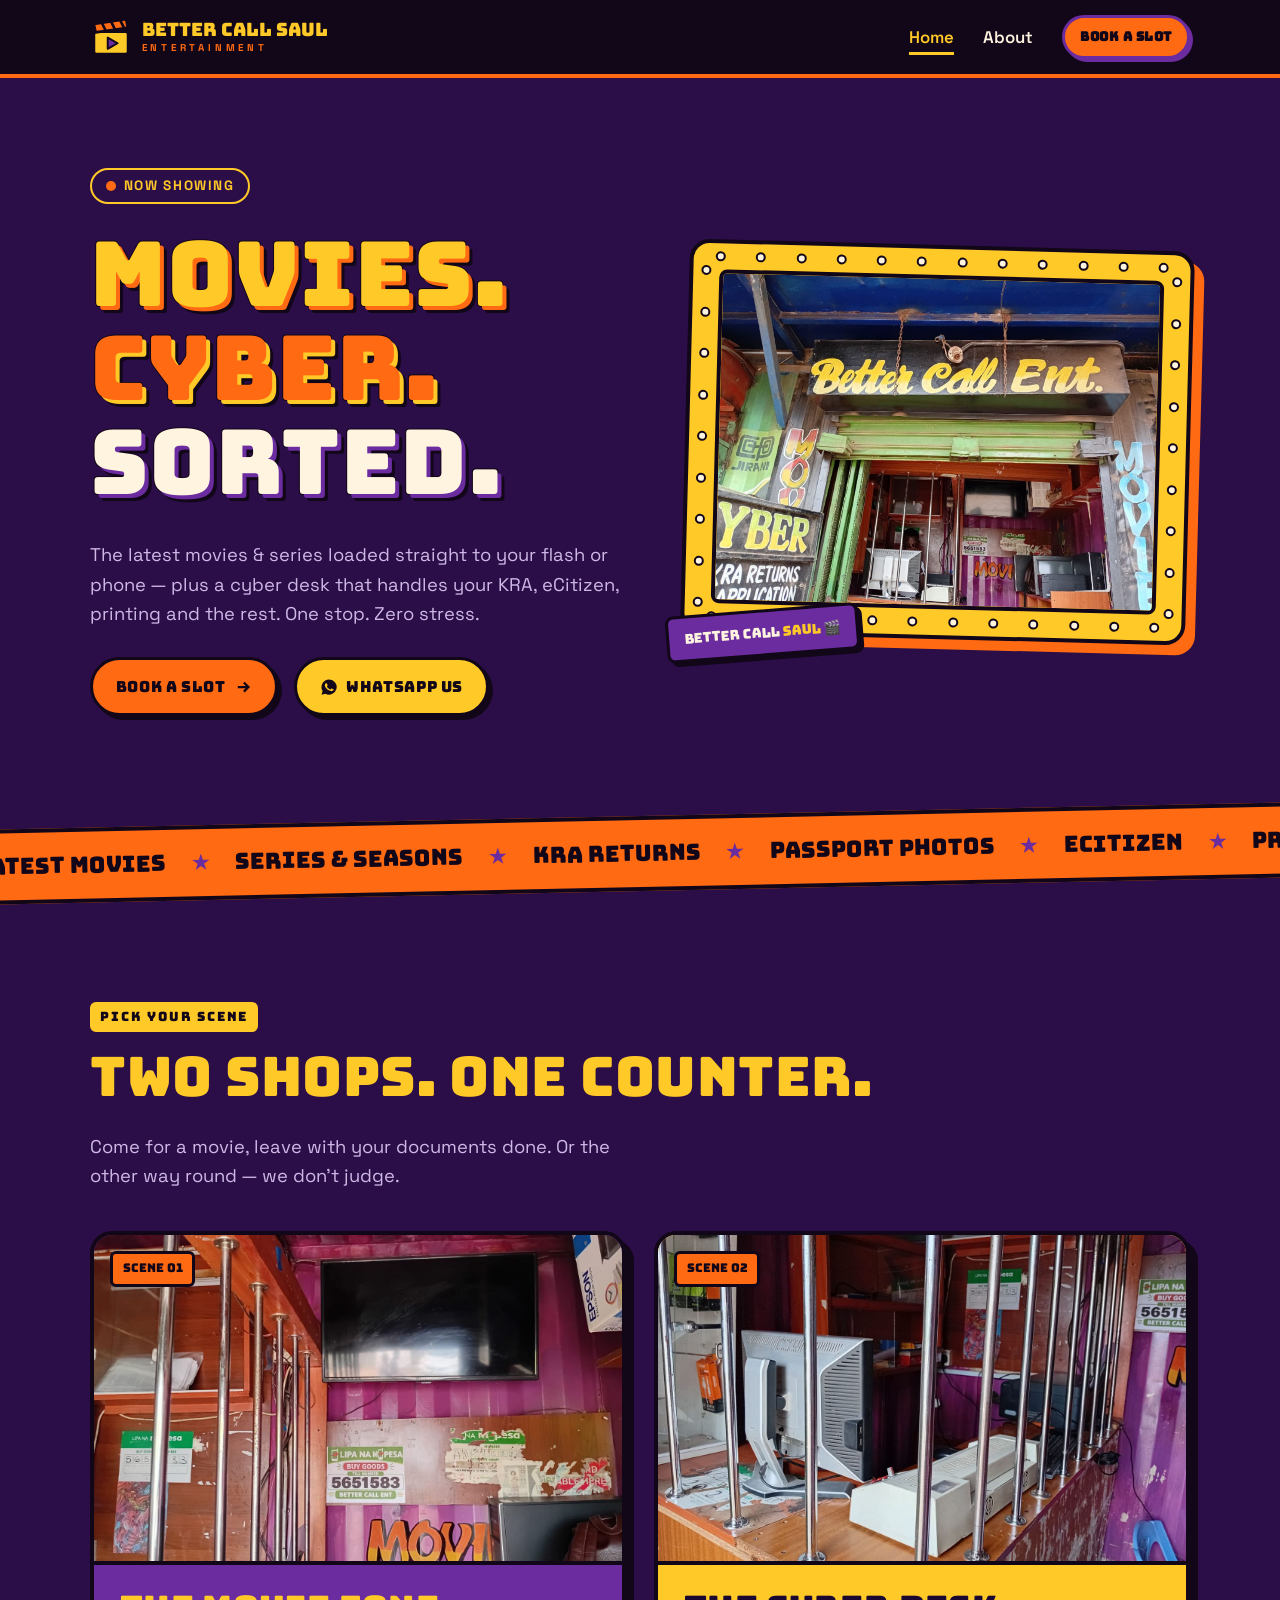
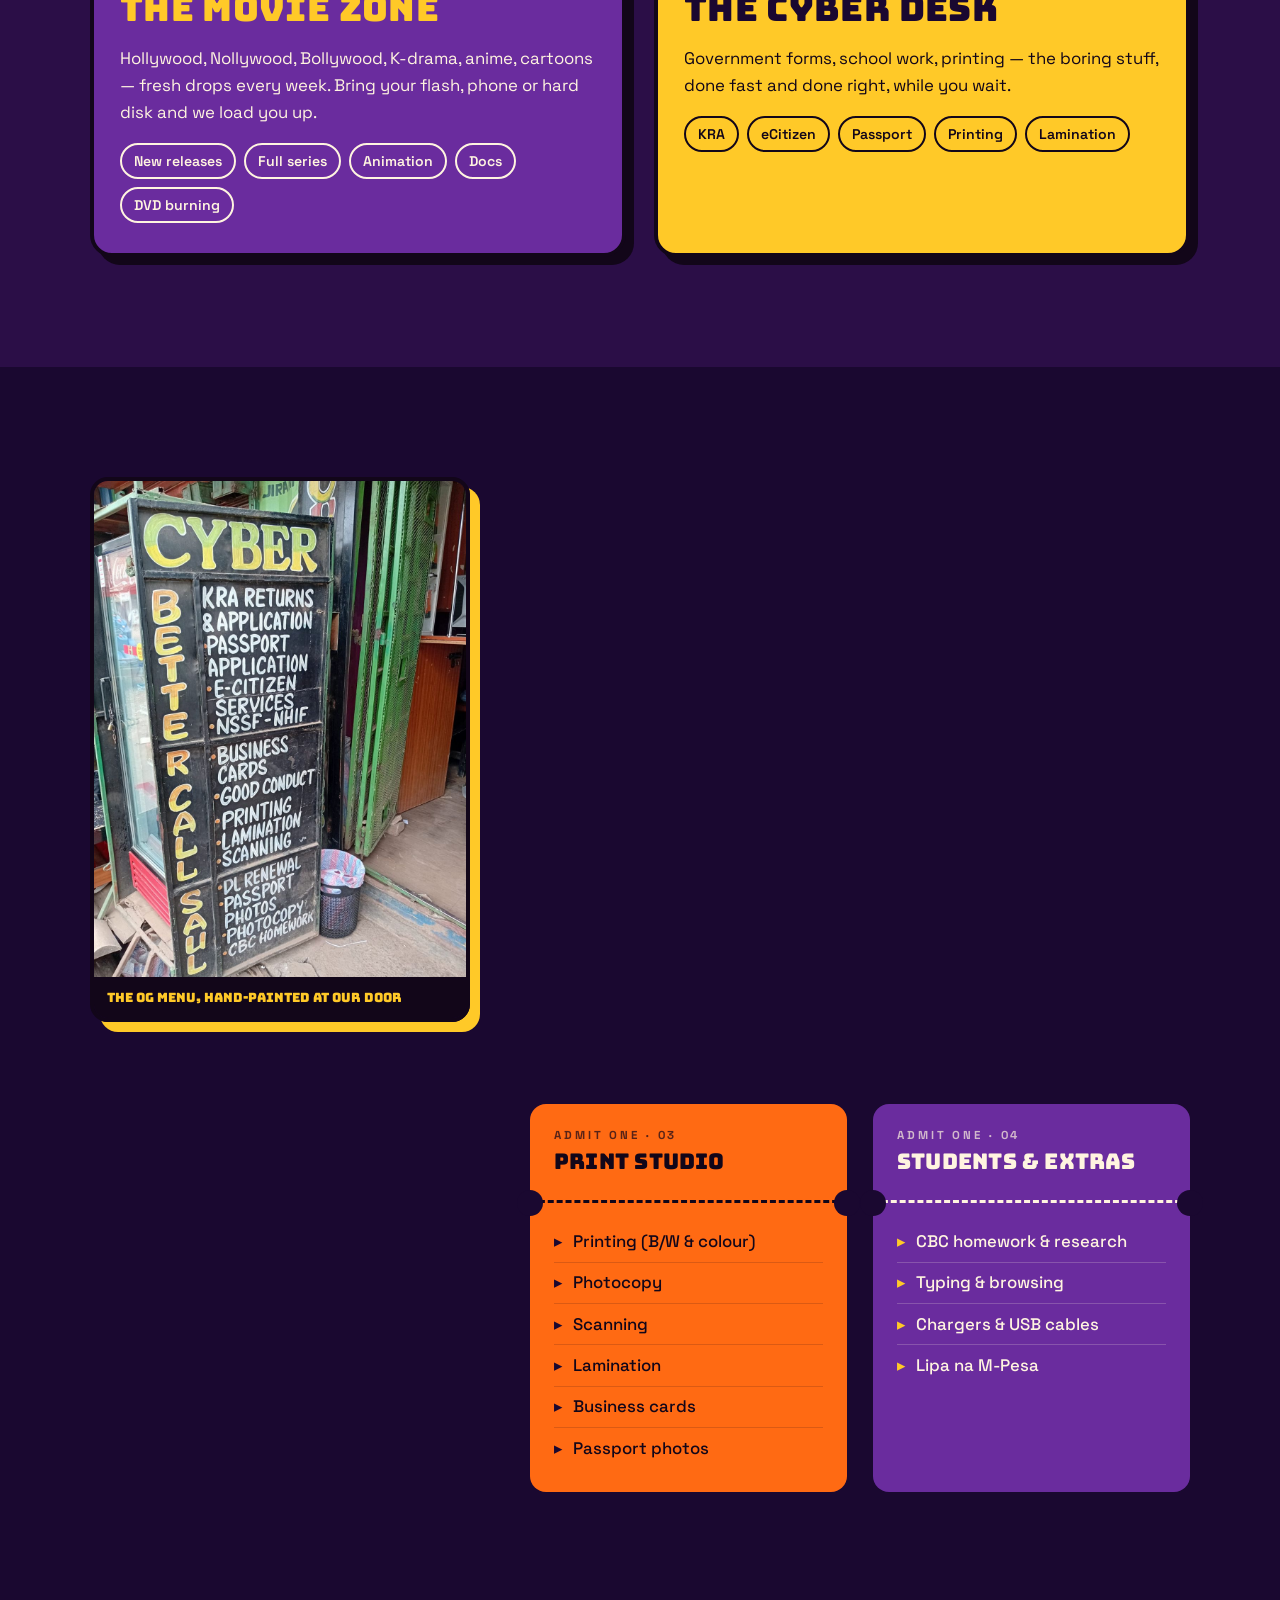
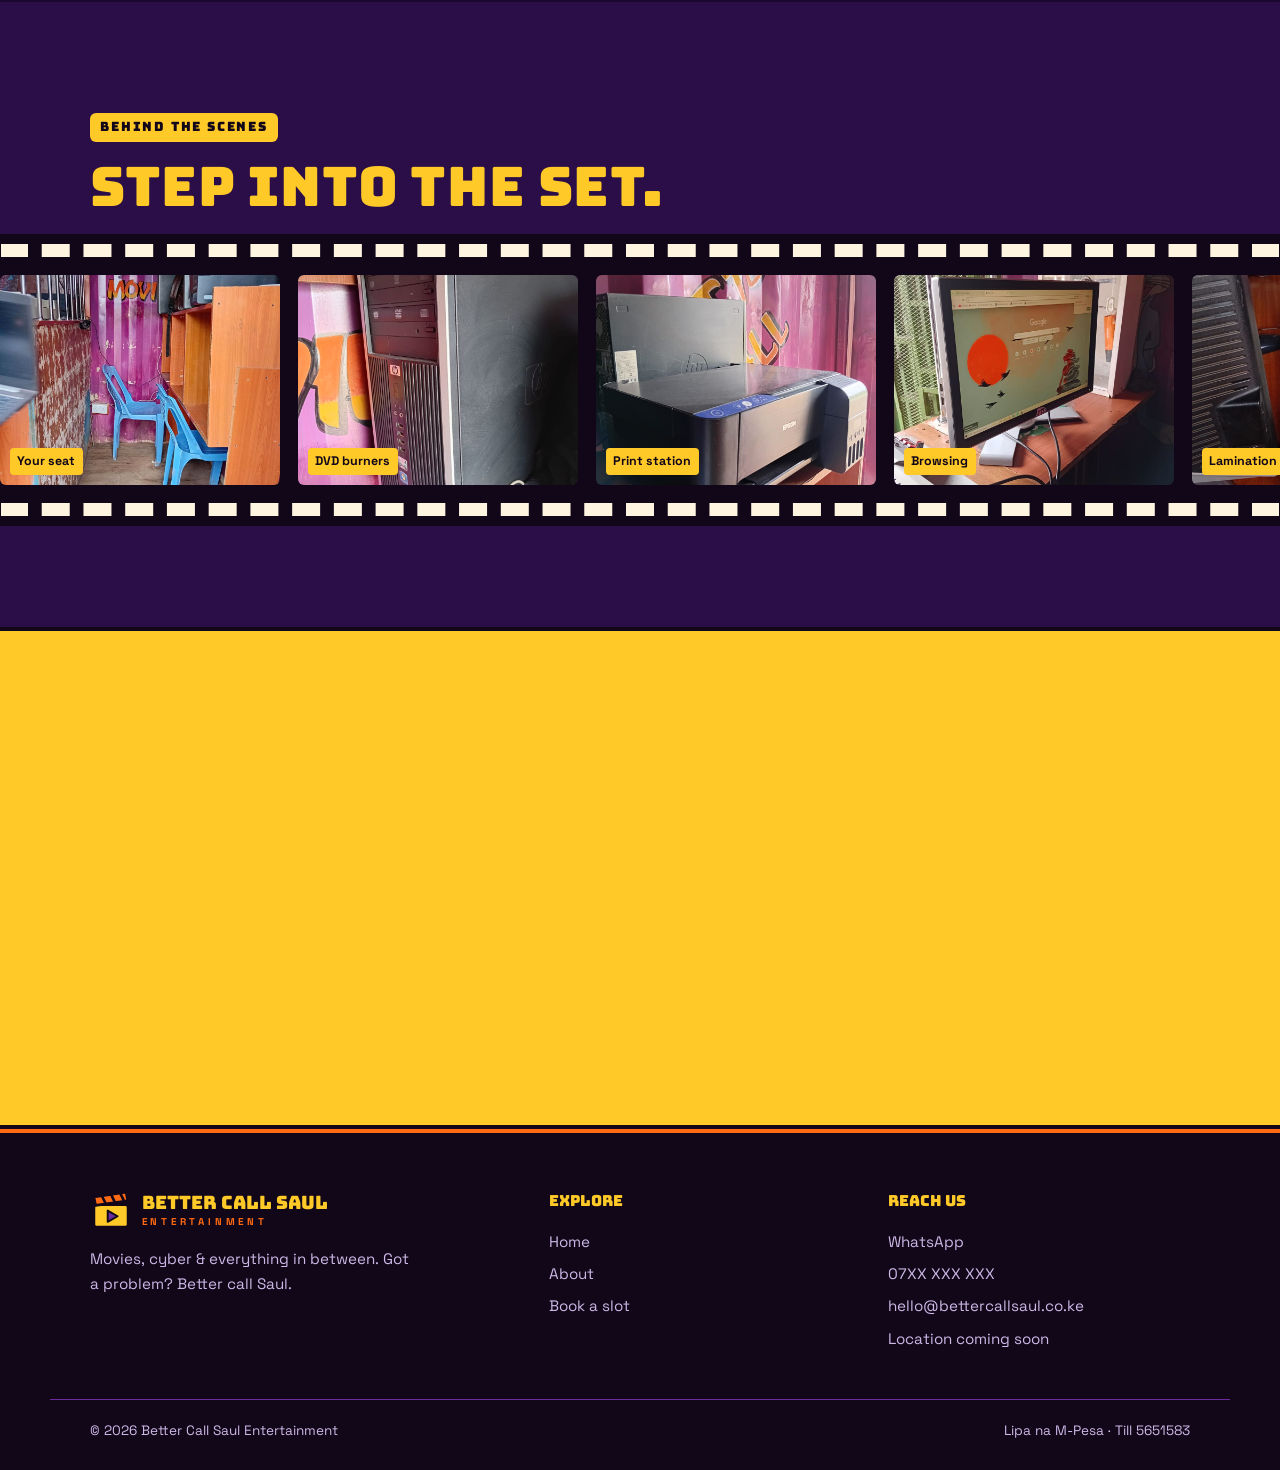
==== index.html @ 0985945f "Initial site: home, about and reservation pages" ====
<!DOCTYPE html>
<html lang="en">
<head>
  <meta charset="UTF-8">
  <meta name="viewport" content="width=device-width, initial-scale=1.0">
  <title>Better Call Saul Entertainment | Movies & Cyber</title>
  <meta name="description" content="Better Call Saul Entertainment — your movie shop and cyber café. Latest movies & series, KRA, eCitizen, passports, printing, lamination and more.">
  <meta name="theme-color" content="#120619">
  <link rel="icon" href="data:image/svg+xml,<svg xmlns='http://www.w3.org/2000/svg' viewBox='0 0 64 64'><rect x='6' y='22' width='52' height='36' rx='4' fill='%23FFC928' stroke='%23120619' stroke-width='4'/><path d='M6 10l50-6 2 14-50 6z' fill='%23FF6A13' stroke='%23120619' stroke-width='4' stroke-linejoin='round'/></svg>">
  <link rel="preconnect" href="https://fonts.googleapis.com">
  <link rel="preconnect" href="https://fonts.gstatic.com" crossorigin>
  <link href="https://fonts.googleapis.com/css2?family=Bungee&family=Space+Grotesk:wght@400;500;600;700&display=swap" rel="stylesheet">
  <link rel="stylesheet" href="main.css">
</head>
<body>

  <!-- Film-leader countdown intro (click to skip) -->
  <div class="intro" aria-hidden="true">
    <div class="leader"><span class="sweep"></span><b>3</b></div>
    <small>TAP TO SKIP</small>
  </div>

  <header class="site-header">
    <nav class="wrap nav" aria-label="Main">
      <a href="index.html" class="logo" aria-label="Better Call Saul Entertainment home">
        <svg class="logo-mark" viewBox="0 0 64 64" aria-hidden="true">
          <rect x="6" y="24" width="52" height="34" rx="4" fill="#FFC928" stroke="#120619" stroke-width="4"/>
          <path d="M6 12 L55 5 L57.5 18 L8.5 25 Z" fill="#FF6A13" stroke="#120619" stroke-width="4" stroke-linejoin="round"/>
          <path d="M18 10.3 L24 22.5 M32 8.3 L38 20.5 M46 6.3 L52 18.5" stroke="#120619" stroke-width="4"/>
          <path d="M27 33 L27 50 L42 41.5 Z" fill="#6A2C9E" stroke="#120619" stroke-width="3" stroke-linejoin="round"/>
        </svg>
        <span class="logo-text"><strong>Better Call Saul</strong><span>ENTERTAINMENT</span></span>
      </a>
      <button class="nav-toggle" aria-label="Open menu" aria-expanded="false"><span></span><span></span><span></span></button>
      <ul class="nav-links">
        <li><a href="index.html" aria-current="page">Home</a></li>
        <li><a href="about.html">About</a></li>
        <li><a href="reservation.html" class="btn btn-orange">Book a slot</a></li>
      </ul>
    </nav>
  </header>

  <main>
    <!-- HERO -->
    <section class="hero">
      <div class="wrap hero-grid">
        <div class="reveal">
          <span class="live-badge"><i></i>Now showing</span>
          <h1 class="graffiti">
            <span class="line">Movies.</span>
            <span class="line l2">Cyber.</span>
            <span class="line l3">Sorted.</span>
          </h1>
          <p class="lead">The latest movies &amp; series loaded straight to your flash or phone — plus a cyber desk that handles your KRA, eCitizen, printing and the rest. One stop. Zero stress.</p>
          <div class="hero-actions">
            <a href="reservation.html" class="btn btn-orange">Book a slot
              <svg viewBox="0 0 24 24" fill="none" stroke="currentColor" stroke-width="3"><path d="M5 12h14M13 6l6 6-6 6"/></svg>
            </a>
            <a href="#" data-wa class="btn btn-yellow">
              <svg viewBox="0 0 24 24" fill="currentColor"><path d="M12 2a10 10 0 0 0-8.6 15.1L2 22l5-1.3A10 10 0 1 0 12 2zm5.3 14.1c-.2.6-1.3 1.2-1.8 1.2-.5.1-1 .2-3.3-.7-2.8-1.1-4.5-3.9-4.7-4.1-.1-.2-1.1-1.5-1.1-2.9 0-1.4.7-2 1-2.3.2-.3.5-.3.7-.3h.5c.2 0 .4 0 .6.5l.8 2c.1.2.1.4 0 .5l-.3.5-.4.4c-.1.2-.3.3-.1.6.2.3.8 1.3 1.7 2.1 1.2 1 2.1 1.3 2.4 1.5.3.1.5.1.6-.1l.9-1.1c.2-.3.4-.2.7-.1l1.9.9c.3.1.5.2.5.3.1.2.1.8-.1 1.4z"/></svg>
              WhatsApp us
            </a>
          </div>
        </div>

        <div class="hero-media reveal d2">
          <div class="marquee-frame">
            <div class="bulbs top"></div><div class="bulbs bottom"></div>
            <div class="bulbs left"></div><div class="bulbs right"></div>
            <img src="images/bcs-01-storefront-sign.jpg" alt="The Better Call Ent. shop front with its yellow hand-painted sign and green shutter" width="1400" height="1050">
            <span class="ticket-tag">Better call <b>Saul</b> 🎬</span>
          </div>
        </div>
      </div>
    </section>

    <!-- TICKER -->
    <div class="ticker" aria-label="Our services">
      <div class="ticker-track">
        <span>Latest movies</span><span>Series &amp; seasons</span><span>KRA returns</span><span>Passport photos</span><span>eCitizen</span><span>Printing</span><span>Lamination</span><span>Good conduct</span><span>DL renewal</span><span>CBC homework</span><span>Phone accessories</span>
      </div>
    </div>

    <!-- PICK YOUR SCENE -->
    <section class="section">
      <div class="wrap">
        <span class="eyebrow reveal">Pick your scene</span>
        <h2 class="section-title reveal">Two shops. One counter.</h2>
        <p class="lead reveal">Come for a movie, leave with your documents done. Or the other way round — we don't judge.</p>

        <div class="scenes">
          <article class="scene scene-movie reveal">
            <span class="tag">Scene 01</span>
            <div class="scene-img"><img src="images/bcs-03-tv-mpesa-movie-wall.jpg" alt="Inside the shop: wall-mounted TV above the painted MOVIES graffiti and the M-Pesa till sign" loading="lazy" width="1400" height="1050"></div>
            <div class="scene-body">
              <h3>The Movie Zone</h3>
              <p>Hollywood, Nollywood, Bollywood, K-drama, anime, cartoons — fresh drops every week. Bring your flash, phone or hard disk and we load you up.</p>
              <ul class="chip-list">
                <li>New releases</li><li>Full series</li><li>Animation</li><li>Docs</li><li>DVD burning</li>
              </ul>
            </div>
          </article>

          <article class="scene scene-cyber reveal d2">
            <span class="tag">Scene 02</span>
            <div class="scene-img"><img src="images/bcs-06-front-counter.jpg" alt="The cyber desk counter with a computer monitor, laminator and phone accessory display" loading="lazy" width="1400" height="1050"></div>
            <div class="scene-body">
              <h3>The Cyber Desk</h3>
              <p>Government forms, school work, printing — the boring stuff, done fast and done right, while you wait.</p>
              <ul class="chip-list">
                <li>KRA</li><li>eCitizen</li><li>Passport</li><li>Printing</li><li>Lamination</li>
              </ul>
            </div>
          </article>
        </div>
      </div>
    </section>

    <!-- FULL SERVICE MENU -->
    <section class="section" style="background: var(--purple-ink);" id="services">
      <div class="wrap board-split">
        <figure class="board-photo reveal" style="margin:0">
          <img src="images/bcs-02-cyber-services-board.jpg" alt="Hand-painted Better Call Saul cyber board listing KRA returns, passport application, eCitizen, NSSF-NHIF, business cards, good conduct, printing, lamination, scanning, DL renewal, passport photos, photocopy and CBC homework" loading="lazy" width="1050" height="1400">
          <figcaption>The OG menu, hand-painted at our door</figcaption>
        </figure>

        <div>
          <span class="eyebrow reveal">Today's screenings</span>
          <h2 class="section-title reveal">Grab a ticket.</h2>
          <p class="lead reveal">Everything we do, in one place. Don't see it? Ask — chances are we've got you.</p>

          <div class="tickets">
            <article class="ticket t-yellow reveal">
              <div class="ticket-head"><small>ADMIT ONE · 01</small><h3>Movies &amp; Series</h3></div>
              <ul>
                <li>Latest movies</li>
                <li>Full TV series &amp; seasons</li>
                <li>Cartoons &amp; anime</li>
                <li>Loaded to flash / phone / disk</li>
                <li>DVD burning</li>
              </ul>
            </article>

            <article class="ticket reveal d1">
              <div class="ticket-head"><small>ADMIT ONE · 02</small><h3>Govt &amp; eCitizen</h3></div>
              <ul>
                <li>KRA returns &amp; applications</li>
                <li>Passport application</li>
                <li>eCitizen services</li>
                <li>NSSF &amp; NHIF</li>
                <li>Certificate of good conduct</li>
                <li>Driving licence renewal</li>
              </ul>
            </article>

            <article class="ticket t-orange reveal d2">
              <div class="ticket-head"><small>ADMIT ONE · 03</small><h3>Print Studio</h3></div>
              <ul>
                <li>Printing (B/W &amp; colour)</li>
                <li>Photocopy</li>
                <li>Scanning</li>
                <li>Lamination</li>
                <li>Business cards</li>
                <li>Passport photos</li>
              </ul>
            </article>

            <article class="ticket t-purple reveal d3">
              <div class="ticket-head"><small>ADMIT ONE · 04</small><h3>Students &amp; Extras</h3></div>
              <ul>
                <li>CBC homework &amp; research</li>
                <li>Typing &amp; browsing</li>
                <li>Chargers &amp; USB cables</li>
                <li>Lipa na M-Pesa</li>
              </ul>
            </article>
          </div>
        </div>
      </div>
    </section>

    <!-- FILMSTRIP GALLERY -->
    <section class="section" style="padding-bottom: 0;">
      <div class="wrap">
        <span class="eyebrow reveal">Behind the scenes</span>
        <h2 class="section-title reveal">Step into the set.</h2>
      </div>
    </section>
    <div class="filmstrip" aria-label="Photos of the shop">
      <div class="film-track">
        <figure class="frame"><img src="images/bcs-05-interior-seating.jpg" alt="Inside the shop: blue chairs at the computer workstations" loading="lazy"><figcaption>Your seat</figcaption></figure>
        <figure class="frame"><img src="images/bcs-04-dvd-burner-tower.jpg" alt="HP desktop tower with two DVD writer drives" loading="lazy"><figcaption>DVD burners</figcaption></figure>
        <figure class="frame"><img src="images/bcs-09-epson-printer-graffiti.jpg" alt="Epson ink-tank printer in front of the Better Call graffiti" loading="lazy"><figcaption>Print station</figcaption></figure>
        <figure class="frame"><img src="images/bcs-07-browsing-station.jpg" alt="Computer monitor open on Google at the browsing station" loading="lazy"><figcaption>Browsing</figcaption></figure>
        <figure class="frame"><img src="images/bcs-11-laminator-closeup.jpg" alt="Close-up of the laminator machine on the counter" loading="lazy"><figcaption>Lamination</figcaption></figure>
        <figure class="frame"><img src="images/bcs-08-accessories-cabinet.jpg" alt="Glass cabinet with fast chargers and USB cables" loading="lazy"><figcaption>Accessories</figcaption></figure>
        <figure class="frame"><img src="images/bcs-14-tom-jerry-mural-shelves.jpg" alt="Tom and Jerry mural painted on the purple wall under wooden shelves" loading="lazy"><figcaption>Tom &amp; Jerry vibes</figcaption></figure>
        <figure class="frame"><img src="images/bcs-12-laptop-workstation.jpg" alt="Laptop and monitor set up in a workstation booth" loading="lazy"><figcaption>Workstation</figcaption></figure>
        <figure class="frame"><img src="images/bcs-10-printer-paper-ready.jpg" alt="Printer loaded with paper beside the painted MOVIES lettering" loading="lazy"><figcaption>Ready to print</figcaption></figure>
      </div>
    </div>

    <!-- CTA / M-PESA -->
    <section class="section cta-band" style="margin-top: clamp(64px, 9vw, 110px);">
      <div class="wrap cta-grid">
        <div class="reveal">
          <h2>Skip the queue.<br>Book ahead.</h2>
          <p style="max-width: 44ch;">Hit us on WhatsApp, call or email — tell us what you need and we'll have it ready when you walk in.</p>
          <div class="hero-actions">
            <a href="reservation.html" class="btn btn-orange">Book a slot</a>
            <a href="#" data-call class="btn btn-ghost">Call us</a>
          </div>
        </div>
        <div class="till reveal d2">
          <small>LIPA NA M-PESA · BUY GOODS</small>
          <strong>5651583</strong>
          <span>Better Call Ent</span>
        </div>
      </div>
    </section>
  </main>

  <footer class="site-footer">
    <div class="wrap footer-grid">
      <div>
        <a href="index.html" class="logo">
          <svg class="logo-mark" viewBox="0 0 64 64" aria-hidden="true">
            <rect x="6" y="24" width="52" height="34" rx="4" fill="#FFC928" stroke="#120619" stroke-width="4"/>
            <path d="M6 12 L55 5 L57.5 18 L8.5 25 Z" fill="#FF6A13" stroke="#120619" stroke-width="4" stroke-linejoin="round"/>
            <path d="M18 10.3 L24 22.5 M32 8.3 L38 20.5 M46 6.3 L52 18.5" stroke="#120619" stroke-width="4"/>
            <path d="M27 33 L27 50 L42 41.5 Z" fill="#6A2C9E" stroke="#120619" stroke-width="3" stroke-linejoin="round"/>
          </svg>
          <span class="logo-text"><strong>Better Call Saul</strong><span>ENTERTAINMENT</span></span>
        </a>
        <p class="footer-tag">Movies, cyber &amp; everything in between. Got a problem? Better call Saul.</p>
      </div>
      <div>
        <h4>Explore</h4>
        <ul>
          <li><a href="index.html">Home</a></li>
          <li><a href="about.html">About</a></li>
          <li><a href="reservation.html">Book a slot</a></li>
        </ul>
      </div>
      <div>
        <h4>Reach us</h4>
        <ul>
          <li><a href="#" data-wa>WhatsApp</a></li>
          <li><a href="#" data-call data-text="phone">07XX XXX XXX</a></li>
          <li><a href="#" data-mail data-text="email">hello@bettercallsaul.co.ke</a></li>
          <li data-text="location" style="color: var(--muted);">Location coming soon</li>
        </ul>
      </div>
    </div>
    <div class="wrap footer-bottom">
      <span>© <span data-text="year">2026</span> Better Call Saul Entertainment</span>
      <span>Lipa na M-Pesa · Till 5651583</span>
    </div>
  </footer>

  <script src="main.js"></script>
</body>
</html>
---- main.css ----
/* =========================================================
   Better Call Saul Entertainment — main stylesheet
   Brand: purple / yellow / orange. Solid colours only.
   ========================================================= */

:root {
    --purple: #6A2C9E;
    --purple-deep: #2B0E47;
    --purple-ink: #1A0830;
    --yellow: #FFC928;
    --orange: #FF6A13;
    --cream: #FFF4E0;
    --ink: #120619;
    --muted: #CDB8E6;

    --font-display: "Bungee", "Impact", sans-serif;
    --font-body: "Space Grotesk", system-ui, sans-serif;

    --radius: 14px;
    --wrap: 1180px;
    --gutter: clamp(16px, 4vw, 40px);
}

*,
*::before,
*::after {
    box-sizing: border-box;
}

html {
    scroll-behavior: smooth;
}

body {
    margin: 0;
    background: var(--purple-deep);
    color: var(--cream);
    font-family: var(--font-body);
    font-size: 1.05rem;
    line-height: 1.6;
    overflow-x: hidden;
}

img {
    display: block;
    max-width: 100%;
    height: auto;
}

a {
    color: inherit;
}

h1,
h2,
h3 {
    font-family: var(--font-display);
    font-weight: 400;
    line-height: 1.05;
    margin: 0 0 .5em;
    letter-spacing: .01em;
}

p {
    margin: 0 0 1em;
}

.wrap {
    width: 100%;
    max-width: var(--wrap);
    margin: 0 auto;
    padding: 0 var(--gutter);
}

.section {
    padding: clamp(64px, 9vw, 110px) 0;
}

.eyebrow {
    display: inline-block;
    font-family: var(--font-display);
    font-size: .8rem;
    letter-spacing: .14em;
    color: var(--ink);
    background: var(--yellow);
    padding: .35em .8em;
    border-radius: 6px;
    margin-bottom: 1rem;
}

.section-title {
    font-size: clamp(2rem, 5vw, 3.4rem);
    color: var(--yellow);
}

.lead {
    font-size: 1.15rem;
    color: var(--muted);
    max-width: 46ch;
}

/* Graffiti-style headline: like the lettering painted on the shop wall */
.graffiti {
    color: var(--yellow);
    -webkit-text-stroke: 2px var(--ink);
    paint-order: stroke fill;
    text-shadow: 4px 4px 0 var(--orange), 7px 7px 0 var(--ink);
}

/* ---------- Buttons ---------- */
.btn {
    display: inline-flex;
    align-items: center;
    gap: .55em;
    font-family: var(--font-display);
    font-size: .95rem;
    letter-spacing: .04em;
    text-decoration: none;
    padding: .95em 1.5em;
    border: 3px solid var(--ink);
    border-radius: 999px;
    cursor: pointer;
    transition: transform .18s ease, box-shadow .18s ease;
    box-shadow: 4px 4px 0 var(--ink);
}

.btn:hover {
    transform: translate(-2px, -2px);
    box-shadow: 6px 6px 0 var(--ink);
}

.btn:active {
    transform: translate(2px, 2px);
    box-shadow: 1px 1px 0 var(--ink);
}

.btn svg {
    width: 1.2em;
    height: 1.2em;
    flex: none;
}

.btn-orange {
    background: var(--orange);
    color: var(--ink);
}

.btn-yellow {
    background: var(--yellow);
    color: var(--ink);
}

.btn-ghost {
    background: var(--cream);
    color: var(--ink);
}

/* ---------- Header / nav ---------- */
.site-header {
    position: sticky;
    top: 0;
    z-index: 50;
    background: var(--ink);
    border-bottom: 4px solid var(--orange);
}

.nav {
    display: flex;
    align-items: center;
    justify-content: space-between;
    height: 74px;
}

.logo {
    display: flex;
    align-items: center;
    gap: .6rem;
    text-decoration: none;
}

.logo-mark {
    width: 42px;
    height: 42px;
    flex: none;
}

.logo-text {
    display: flex;
    flex-direction: column;
    line-height: 1;
}

.logo-text strong {
    font-family: var(--font-display);
    font-weight: 400;
    font-size: 1.15rem;
    color: var(--yellow);
}

.logo-text span {
    font-size: .62rem;
    letter-spacing: .38em;
    color: var(--orange);
    margin-top: 4px;
    font-weight: 700;
}

.nav-links {
    display: flex;
    align-items: center;
    gap: 1.8rem;
    list-style: none;
    margin: 0;
    padding: 0;
}

.nav-links a {
    text-decoration: none;
    font-weight: 600;
    position: relative;
    padding: .3em 0;
}

.nav-links a:not(.btn)::after {
    content: "";
    position: absolute;
    left: 0;
    bottom: -2px;
    width: 100%;
    height: 3px;
    background: var(--yellow);
    transform: scaleX(0);
    transform-origin: left;
    transition: transform .25s ease;
}

.nav-links a:not(.btn):hover::after,
.nav-links a[aria-current="page"]::after {
    transform: scaleX(1);
}

.nav-links a[aria-current="page"] {
    color: var(--yellow);
}

.nav-links .btn {
    padding: .7em 1.2em;
    font-size: .8rem;
    box-shadow: 3px 3px 0 var(--purple);
    border-color: var(--purple);
}

.nav-toggle {
    display: none;
    background: none;
    border: 0;
    padding: 8px;
    cursor: pointer;
}

.nav-toggle span {
    display: block;
    width: 26px;
    height: 3px;
    margin: 5px 0;
    background: var(--yellow);
    transition: transform .25s ease, opacity .25s ease;
}

.nav-open .nav-toggle span:nth-child(1) {
    transform: translateY(8px) rotate(45deg);
}

.nav-open .nav-toggle span:nth-child(2) {
    opacity: 0;
}

.nav-open .nav-toggle span:nth-child(3) {
    transform: translateY(-8px) rotate(-45deg);
}

/* ---------- Hero ---------- */
.hero {
    position: relative;
    padding: clamp(48px, 7vw, 90px) 0 clamp(64px, 8vw, 100px);
    overflow: hidden;
}

.hero-grid {
    display: grid;
    grid-template-columns: 1.05fr 1fr;
    gap: clamp(32px, 5vw, 64px);
    align-items: center;
}

.hero h1 {
    font-size: clamp(2.8rem, 7.4vw, 5.6rem);
    margin-bottom: .35em;
}

.hero h1 .line {
    display: block;
}

.hero h1 .l2 {
    color: var(--orange);
    text-shadow: 4px 4px 0 var(--yellow), 7px 7px 0 var(--ink);
}

.hero h1 .l3 {
    color: var(--cream);
    text-shadow: 4px 4px 0 var(--purple), 7px 7px 0 var(--ink);
}

.hero-actions {
    display: flex;
    flex-wrap: wrap;
    gap: 1rem;
    margin-top: 1.8rem;
}

.live-badge {
    display: inline-flex;
    align-items: center;
    gap: .6em;
    font-weight: 700;
    font-size: .85rem;
    letter-spacing: .12em;
    text-transform: uppercase;
    color: var(--yellow);
    border: 2px solid var(--yellow);
    border-radius: 999px;
    padding: .4em 1em;
    margin-bottom: 1.4rem;
}

.live-badge i {
    width: 10px;
    height: 10px;
    border-radius: 50%;
    background: var(--orange);
    animation: blink 1.1s steps(2, start) infinite;
}

/* Marquee frame with light bulbs, like an old cinema sign */
.marquee-frame {
    position: relative;
    background: var(--yellow);
    border: 4px solid var(--ink);
    border-radius: 20px;
    padding: 26px;
    box-shadow: 10px 10px 0 var(--orange);
    transform: rotate(1.5deg);
}

.marquee-frame img {
    border: 4px solid var(--ink);
    border-radius: 8px;
    aspect-ratio: 4 / 3;
    object-fit: cover;
    width: 100%;
    animation: projector 6s ease-in-out infinite;
}

.bulbs {
    position: absolute;
    display: flex;
    justify-content: space-between;
    pointer-events: none;
}

.bulbs.top,
.bulbs.bottom {
    left: 22px;
    right: 22px;
    height: 26px;
    align-items: center;
}

.bulbs.top {
    top: 0;
}

.bulbs.bottom {
    bottom: 0;
}

.bulbs.left,
.bulbs.right {
    top: 22px;
    bottom: 22px;
    width: 26px;
    flex-direction: column;
    align-items: center;
}

.bulbs.left {
    left: 0;
}

.bulbs.right {
    right: 0;
}

.bulbs span {
    width: 10px;
    height: 10px;
    border-radius: 50%;
    background: var(--cream);
    border: 2px solid var(--ink);
    animation: bulb 1.2s steps(1) infinite;
}

.bulbs span:nth-child(even) {
    animation-delay: .6s;
}

.ticket-tag {
    position: absolute;
    left: -18px;
    bottom: -26px;
    background: var(--purple);
    color: var(--cream);
    font-family: var(--font-display);
    font-size: .85rem;
    padding: .7em 1.1em;
    border: 3px solid var(--ink);
    border-radius: 8px;
    transform: rotate(-6deg);
    box-shadow: 4px 4px 0 var(--ink);
}

.ticket-tag b {
    color: var(--yellow);
    font-weight: 400;
}

/* ---------- Ticker band ---------- */
.ticker {
    background: var(--orange);
    color: var(--ink);
    border-top: 4px solid var(--ink);
    border-bottom: 4px solid var(--ink);
    overflow: hidden;
    white-space: nowrap;
    transform: rotate(-1.2deg);
    margin: 0 -2vw;
}

.ticker-track {
    display: inline-flex;
    animation: ticker 38s linear infinite;
}

.ticker-track span {
    font-family: var(--font-display);
    font-size: clamp(1rem, 2.2vw, 1.4rem);
    padding: .7em 0;
}

.ticker-track span::after {
    content: "★";
    color: var(--purple);
    margin: 0 1.1em;
}

.ticker:hover .ticker-track {
    animation-play-state: paused;
}

/* ---------- Two scenes (movie / cyber) ---------- */
.scenes {
    display: grid;
    grid-template-columns: 1fr 1fr;
    gap: 28px;
    margin-top: 2.5rem;
}

.scene {
    position: relative;
    border: 4px solid var(--ink);
    border-radius: 22px;
    overflow: hidden;
    box-shadow: 8px 8px 0 var(--ink);
    display: flex;
    flex-direction: column;
    transition: transform .3s ease;
}

.scene:hover {
    transform: translateY(-6px) rotate(-.4deg);
}

.scene-img {
    aspect-ratio: 16 / 10;
    overflow: hidden;
    border-bottom: 4px solid var(--ink);
}

.scene-img img {
    width: 100%;
    height: 100%;
    object-fit: cover;
    transition: transform .6s ease;
}

.scene:hover .scene-img img {
    transform: scale(1.06);
}

.scene-body {
    padding: 26px 26px 30px;
    flex: 1;
}

.scene-body h3 {
    font-size: clamp(1.6rem, 3vw, 2.2rem);
}

.scene-movie {
    background: var(--purple);
}

.scene-movie h3 {
    color: var(--yellow);
}

.scene-cyber {
    background: var(--yellow);
    color: var(--ink);
}

.scene-cyber h3 {
    color: var(--purple-ink);
}

.scene .tag {
    position: absolute;
    top: 16px;
    left: 16px;
    font-family: var(--font-display);
    font-size: .75rem;
    padding: .45em .8em;
    border-radius: 6px;
    border: 3px solid var(--ink);
    background: var(--orange);
    color: var(--ink);
}

.chip-list {
    display: flex;
    flex-wrap: wrap;
    gap: .5rem;
    list-style: none;
    padding: 0;
    margin: 1rem 0 0;
}

.chip-list li {
    font-size: .88rem;
    font-weight: 600;
    padding: .35em .85em;
    border-radius: 999px;
    border: 2px solid currentColor;
}

/* ---------- Ticket cards (services) ---------- */
.tickets {
    display: grid;
    grid-template-columns: repeat(auto-fit, minmax(250px, 1fr));
    gap: 26px;
    margin-top: 2.5rem;
}

.ticket {
    --bg: var(--cream);
    --notch: var(--purple-ink);
    position: relative;
    background: var(--bg);
    color: var(--ink);
    border-radius: 16px;
    padding: 0;
    display: flex;
    flex-direction: column;
    transition: transform .25s ease;
}

.ticket:hover {
    transform: rotate(-1.5deg) translateY(-6px);
}

.ticket:nth-child(even):hover {
    transform: rotate(1.5deg) translateY(-6px);
}

.ticket::before,
.ticket::after {
    content: "";
    position: absolute;
    top: 86px;
    width: 26px;
    height: 26px;
    border-radius: 50%;
    background: var(--notch);
}

.ticket::before {
    left: -13px;
}

.ticket::after {
    right: -13px;
}

.ticket-head {
    padding: 22px 24px 18px;
    height: 99px;
    border-bottom: 3px dashed var(--ink);
}

.ticket-head small {
    display: block;
    font-weight: 700;
    font-size: .72rem;
    letter-spacing: .25em;
    opacity: .7;
}

.ticket-head h3 {
    font-size: 1.35rem;
    margin: .25em 0 0;
}

.ticket ul {
    list-style: none;
    padding: 18px 24px 24px;
    margin: 0;
}

.ticket li {
    padding: .4em 0;
    border-bottom: 1px solid currentColor;
    border-bottom-color: rgba(18, 6, 25, .15);
    font-weight: 500;
    display: flex;
    gap: .6em;
}

.ticket li:last-child {
    border-bottom: 0;
}

.ticket li::before {
    content: "▸";
    color: var(--orange);
    font-weight: 700;
}

.ticket.t-yellow {
    --bg: var(--yellow);
}

.ticket.t-orange {
    --bg: var(--orange);
}

.ticket.t-orange li::before {
    color: var(--purple-ink);
}

.ticket.t-purple {
    --bg: var(--purple);
    color: var(--cream);
}

.ticket.t-purple .ticket-head {
    border-color: var(--cream);
}

.ticket.t-purple li {
    border-bottom-color: rgba(255, 244, 224, .2);
}

.ticket.t-purple li::before {
    color: var(--yellow);
}

.board-split {
    display: grid;
    grid-template-columns: 380px 1fr;
    gap: clamp(32px, 5vw, 60px);
    align-items: start;
}

.board-photo {
    position: sticky;
    top: 100px;
    border: 4px solid var(--ink);
    border-radius: 18px;
    overflow: hidden;
    box-shadow: 10px 10px 0 var(--yellow);
    transform: rotate(-2deg);
}

.board-photo figcaption {
    background: var(--ink);
    color: var(--yellow);
    font-family: var(--font-display);
    font-size: .8rem;
    padding: .8em 1em;
}

.board-split .tickets {
    margin-top: 1.5rem;
    grid-template-columns: repeat(auto-fit, minmax(230px, 1fr));
}

/* ---------- Filmstrip gallery ---------- */
.filmstrip {
    background: var(--ink);
    border-top: 14px dashed var(--cream);
    border-bottom: 14px dashed var(--cream);
    padding: 18px 0;
    overflow: hidden;
    outline: 10px solid var(--ink);
    outline-offset: -1px;
}

.film-track {
    display: flex;
    gap: 18px;
    width: max-content;
    animation: film 60s linear infinite;
}

.filmstrip:hover .film-track {
    animation-play-state: paused;
}

.frame {
    margin: 0;
    width: 280px;
    flex: none;
    position: relative;
    border-radius: 6px;
    overflow: hidden;
    background: var(--purple-ink);
}

.frame img {
    width: 100%;
    aspect-ratio: 4 / 3;
    object-fit: cover;
    filter: saturate(1.05);
    transition: transform .4s ease;
}

.frame:hover img {
    transform: scale(1.08);
}

.frame figcaption {
    position: absolute;
    left: 10px;
    bottom: 10px;
    background: var(--yellow);
    color: var(--ink);
    font-weight: 700;
    font-size: .78rem;
    padding: .25em .6em;
    border-radius: 4px;
}

/* ---------- M-Pesa / CTA band ---------- */
.cta-band {
    background: var(--yellow);
    color: var(--ink);
    border-top: 4px solid var(--ink);
    border-bottom: 4px solid var(--ink);
}

.cta-grid {
    display: grid;
    grid-template-columns: 1.3fr 1fr;
    gap: 40px;
    align-items: center;
}

.cta-band h2 {
    font-size: clamp(2rem, 4.6vw, 3.2rem);
    color: var(--purple-ink);
}

.till {
    background: var(--ink);
    color: var(--cream);
    border-radius: 18px;
    padding: 26px 28px;
    box-shadow: 8px 8px 0 var(--orange);
    text-align: center;
    transform: rotate(2deg);
}

.till small {
    letter-spacing: .25em;
    font-weight: 700;
    color: var(--orange);
    font-size: .75rem;
}

.till strong {
    display: block;
    font-family: var(--font-display);
    font-weight: 400;
    font-size: clamp(2.2rem, 5vw, 3rem);
    color: var(--yellow);
    letter-spacing: .06em;
    margin: .15em 0;
}

.till span {
    font-weight: 600;
}

/* ---------- Page hero (inner pages) ---------- */
.page-hero {
    padding: clamp(48px, 7vw, 90px) 0 clamp(40px, 6vw, 70px);
}

.page-hero h1 {
    font-size: clamp(2.6rem, 7vw, 5rem);
}

/* ---------- About ---------- */
.story-grid {
    display: grid;
    grid-template-columns: 1fr 1fr;
    gap: clamp(32px, 5vw, 64px);
    align-items: center;
}

.polaroid {
    background: var(--cream);
    padding: 14px 14px 52px;
    border-radius: 6px;
    box-shadow: 8px 8px 0 var(--ink);
    position: relative;
    transform: rotate(-3deg);
    transition: transform .3s ease;
}

.polaroid:hover {
    transform: rotate(0) scale(1.02);
}

.polaroid img {
    aspect-ratio: 4 / 3;
    object-fit: cover;
    width: 100%;
}

.polaroid figcaption {
    position: absolute;
    left: 0;
    right: 0;
    bottom: 14px;
    text-align: center;
    color: var(--ink);
    font-family: var(--font-display);
    font-size: .85rem;
}

.polaroid.tilt-r {
    transform: rotate(3deg);
}

.polaroid.tilt-r:hover {
    transform: rotate(0) scale(1.02);
}

.inside-grid {
    display: grid;
    grid-template-columns: repeat(3, 1fr);
    gap: 28px;
    margin-top: 2.5rem;
}

.inside-grid .polaroid:nth-child(2) {
    transform: rotate(2deg) translateY(18px);
}

.inside-grid .polaroid:nth-child(2):hover {
    transform: rotate(0) scale(1.02);
}

.inside-grid .polaroid img {
    aspect-ratio: 3 / 4;
}

.why {
    display: grid;
    grid-template-columns: repeat(3, 1fr);
    gap: 24px;
    margin-top: 2.5rem;
}

.why-card {
    border: 3px solid var(--yellow);
    border-radius: var(--radius);
    padding: 28px;
    transition: background .25s ease, color .25s ease;
}

.why-card:hover {
    background: var(--yellow);
    color: var(--ink);
}

.why-card .num {
    font-family: var(--font-display);
    font-size: 2.6rem;
    color: var(--orange);
    line-height: 1;
}

.why-card h3 {
    font-size: 1.3rem;
    margin: .5em 0 .4em;
}

.find-us {
    background: var(--purple);
    border-top: 4px solid var(--ink);
    border-bottom: 4px solid var(--ink);
}

.find-grid {
    display: grid;
    grid-template-columns: 1.2fr 1fr;
    gap: clamp(32px, 5vw, 60px);
    align-items: center;
}

.find-grid .photo {
    border: 4px solid var(--ink);
    border-radius: 18px;
    overflow: hidden;
    box-shadow: 8px 8px 0 var(--yellow);
}

/* ---------- Reservation ---------- */
.contact-cards {
    display: grid;
    grid-template-columns: repeat(3, 1fr);
    gap: 24px;
}

.contact-card {
    display: flex;
    flex-direction: column;
    gap: .4rem;
    text-decoration: none;
    color: var(--ink);
    border: 4px solid var(--ink);
    border-radius: 20px;
    padding: 28px 26px;
    box-shadow: 8px 8px 0 var(--ink);
    transition: transform .2s ease, box-shadow .2s ease;
}

.contact-card:hover {
    transform: translate(-3px, -3px) rotate(-1deg);
    box-shadow: 12px 12px 0 var(--ink);
}

.contact-card svg {
    width: 48px;
    height: 48px;
    margin-bottom: .6rem;
}

.contact-card h3 {
    font-size: 1.6rem;
    margin: 0;
}

.contact-card .value {
    font-weight: 700;
    font-size: 1.05rem;
    word-break: break-word;
}

.contact-card .hint {
    font-size: .9rem;
    opacity: .8;
}

.cc-wa {
    background: var(--yellow);
}

.cc-call {
    background: var(--orange);
}

.cc-mail {
    background: var(--purple);
    color: var(--cream);
}

.booking {
    display: grid;
    grid-template-columns: 1.4fr 1fr;
    gap: clamp(28px, 4vw, 48px);
    align-items: start;
}

.form-card {
    background: var(--cream);
    color: var(--ink);
    border: 4px solid var(--ink);
    border-radius: 22px;
    padding: clamp(24px, 4vw, 40px);
    box-shadow: 10px 10px 0 var(--orange);
}

.form-card h2 {
    color: var(--purple);
    font-size: clamp(1.7rem, 3.6vw, 2.4rem);
}

.field-row {
    display: grid;
    grid-template-columns: 1fr 1fr;
    gap: 16px;
}

.field {
    display: flex;
    flex-direction: column;
    gap: .35rem;
    margin-bottom: 16px;
}

.field label {
    font-weight: 700;
    font-size: .9rem;
}

.field input,
.field select,
.field textarea {
    font: inherit;
    font-size: 1rem;
    color: var(--ink);
    background: #fff;
    border: 3px solid var(--ink);
    border-radius: 10px;
    padding: .7em .85em;
    width: 100%;
    transition: border-color .2s ease, box-shadow .2s ease;
}

.field input:focus,
.field select:focus,
.field textarea:focus {
    outline: none;
    border-color: var(--purple);
    box-shadow: 4px 4px 0 var(--yellow);
}

.field textarea {
    min-height: 96px;
    resize: vertical;
}

.form-actions {
    display: flex;
    flex-wrap: wrap;
    gap: 12px;
    margin-top: 8px;
}

.form-note {
    font-size: .85rem;
    margin-top: 14px;
    opacity: .75;
}

.side-stack {
    display: flex;
    flex-direction: column;
    gap: 24px;
}

.hours {
    border: 3px solid var(--yellow);
    border-radius: 18px;
    padding: 24px 26px;
}

.hours h3 {
    color: var(--yellow);
    font-size: 1.3rem;
}

.hours dl {
    margin: 0;
    display: grid;
    grid-template-columns: auto 1fr;
    gap: .5em 1.2em;
}

.hours dt {
    font-weight: 700;
}

.hours dd {
    margin: 0;
    text-align: right;
    color: var(--muted);
}

.seat-photo {
    position: relative;
    border: 4px solid var(--ink);
    border-radius: 18px;
    overflow: hidden;
    box-shadow: 8px 8px 0 var(--purple);
}

.seat-photo img {
    aspect-ratio: 4 / 3;
    object-fit: cover;
    width: 100%;
}

.seat-photo span {
    position: absolute;
    right: 12px;
    bottom: 12px;
    background: var(--orange);
    color: var(--ink);
    font-family: var(--font-display);
    font-size: .85rem;
    padding: .45em .8em;
    border: 3px solid var(--ink);
    border-radius: 8px;
}

/* ---------- Footer ---------- */
.site-footer {
    background: var(--ink);
    border-top: 4px solid var(--orange);
    padding: 56px 0 28px;
    font-size: .95rem;
}

.footer-grid {
    display: grid;
    grid-template-columns: 1.4fr 1fr 1fr;
    gap: 36px;
}

.site-footer h4 {
    font-family: var(--font-display);
    font-weight: 400;
    color: var(--yellow);
    font-size: .95rem;
    margin: 0 0 1rem;
}

.site-footer ul {
    list-style: none;
    padding: 0;
    margin: 0;
}

.site-footer li {
    margin-bottom: .5rem;
}

.site-footer a {
    text-decoration: none;
    color: var(--muted);
    transition: color .2s ease;
}

.site-footer a:hover {
    color: var(--yellow);
}

.footer-tag {
    color: var(--muted);
    max-width: 32ch;
    margin-top: 1rem;
}

.footer-bottom {
    margin-top: 40px;
    padding-top: 20px;
    border-top: 1px solid var(--purple);
    display: flex;
    justify-content: space-between;
    flex-wrap: wrap;
    gap: 10px;
    color: var(--muted);
    font-size: .85rem;
}

/* ---------- Film-leader intro (home, once per visit) ---------- */
.intro {
    position: fixed;
    inset: 0;
    z-index: 100;
    background: var(--ink);
    display: grid;
    place-items: center;
    cursor: pointer;
    transition: opacity .45s ease, visibility .45s ease;
}

.intro.done {
    opacity: 0;
    visibility: hidden;
}

.leader {
    position: relative;
    width: min(60vw, 260px);
    aspect-ratio: 1;
    border-radius: 50%;
    border: 6px solid var(--yellow);
    display: grid;
    place-items: center;
}

.leader::before,
.leader::after {
    content: "";
    position: absolute;
    background: var(--purple);
}

.leader::before {
    width: 2px;
    height: 140%;
}

.leader::after {
    height: 2px;
    width: 140%;
}

.leader .sweep {
    position: absolute;
    inset: 50% auto auto 50%;
    width: 50%;
    height: 4px;
    background: var(--orange);
    transform-origin: 0 50%;
    animation: sweep .6s linear infinite;
    z-index: 1;
}

.leader b {
    position: relative;
    z-index: 2;
    font-family: var(--font-display);
    font-weight: 400;
    font-size: clamp(4rem, 18vw, 7rem);
    color: var(--yellow);
    -webkit-text-stroke: 3px var(--ink);
    paint-order: stroke fill;
}

.intro small {
    position: absolute;
    bottom: 30px;
    color: var(--muted);
    font-size: .8rem;
    letter-spacing: .2em;
}

/* ---------- Scroll reveal ---------- */
.reveal {
    opacity: 0;
    transform: translateY(36px);
    transition: opacity .7s ease, transform .7s ease;
}

.reveal.in {
    opacity: 1;
    transform: none;
}

.reveal.d1 {
    transition-delay: .1s;
}

.reveal.d2 {
    transition-delay: .2s;
}

.reveal.d3 {
    transition-delay: .3s;
}

/* ---------- Keyframes ---------- */
@keyframes blink {
    to {
        visibility: hidden;
    }
}

@keyframes bulb {
    0% {
        background: var(--cream);
    }

    50% {
        background: var(--orange);
    }
}

@keyframes ticker {
    to {
        transform: translateX(-50%);
    }
}

@keyframes film {
    to {
        transform: translateX(-50%);
    }
}

@keyframes sweep {
    to {
        transform: rotate(360deg);
    }
}

@keyframes projector {

    0%,
    100% {
        filter: brightness(1);
    }

    48% {
        filter: brightness(1);
    }

    50% {
        filter: brightness(1.12);
    }

    52% {
        filter: brightness(.96);
    }

    54% {
        filter: brightness(1.06);
    }
}

/* ---------- Responsive ---------- */
@media (max-width: 960px) {

    .hero-grid,
    .story-grid,
    .cta-grid,
    .find-grid,
    .booking {
        grid-template-columns: 1fr;
    }

    .board-split {
        grid-template-columns: 1fr;
    }

    .board-photo {
        position: relative;
        top: 0;
        max-width: 380px;
        margin: 0 auto;
    }

    .contact-cards {
        grid-template-columns: 1fr;
    }

    .footer-grid {
        grid-template-columns: 1fr 1fr;
    }

    .footer-grid> :first-child {
        grid-column: 1 / -1;
    }

    .hero-media {
        max-width: 560px;
        margin: 0 auto;
        width: 100%;
    }
}

@media (max-width: 820px) {
    .nav-toggle {
        display: block;
    }

    .nav-links {
        position: absolute;
        top: 74px;
        left: 0;
        right: 0;
        flex-direction: column;
        align-items: stretch;
        gap: 0;
        background: var(--ink);
        border-bottom: 4px solid var(--orange);
        padding: 8px var(--gutter) 20px;
        display: none;
    }

    .nav-open .nav-links {
        display: flex;
    }

    .nav-links li a:not(.btn) {
        display: block;
        padding: .9em 0;
        border-bottom: 1px solid var(--purple);
    }

    .nav-links li a:not(.btn)::after {
        display: none;
    }

    .nav-links .btn {
        margin-top: 16px;
        justify-content: center;
        width: 100%;
    }

    .scenes,
    .why,
    .inside-grid {
        grid-template-columns: 1fr;
    }

    .inside-grid .polaroid:nth-child(2) {
        transform: rotate(2deg);
    }
}

@media (max-width: 560px) {
    .field-row {
        grid-template-columns: 1fr;
    }

    .footer-grid {
        grid-template-columns: 1fr;
    }

    .marquee-frame {
        padding: 22px;
        transform: none;
        box-shadow: 6px 6px 0 var(--orange);
    }

    .ticket-tag {
        left: 8px;
        bottom: -22px;
        font-size: .75rem;
    }

    .frame {
        width: 220px;
    }

    .btn {
        padding: .85em 1.25em;
    }

    .hero-actions .btn {
        flex: 1 1 auto;
        justify-content: center;
    }
}

@media (prefers-reduced-motion: reduce) {

    *,
    *::before,
    *::after {
        animation-duration: .001ms !important;
        animation-iteration-count: 1 !important;
        transition-duration: .001ms !important;
        scroll-behavior: auto !important;
    }

    .reveal {
        opacity: 1;
        transform: none;
    }

    .intro {
        display: none;
    }
}
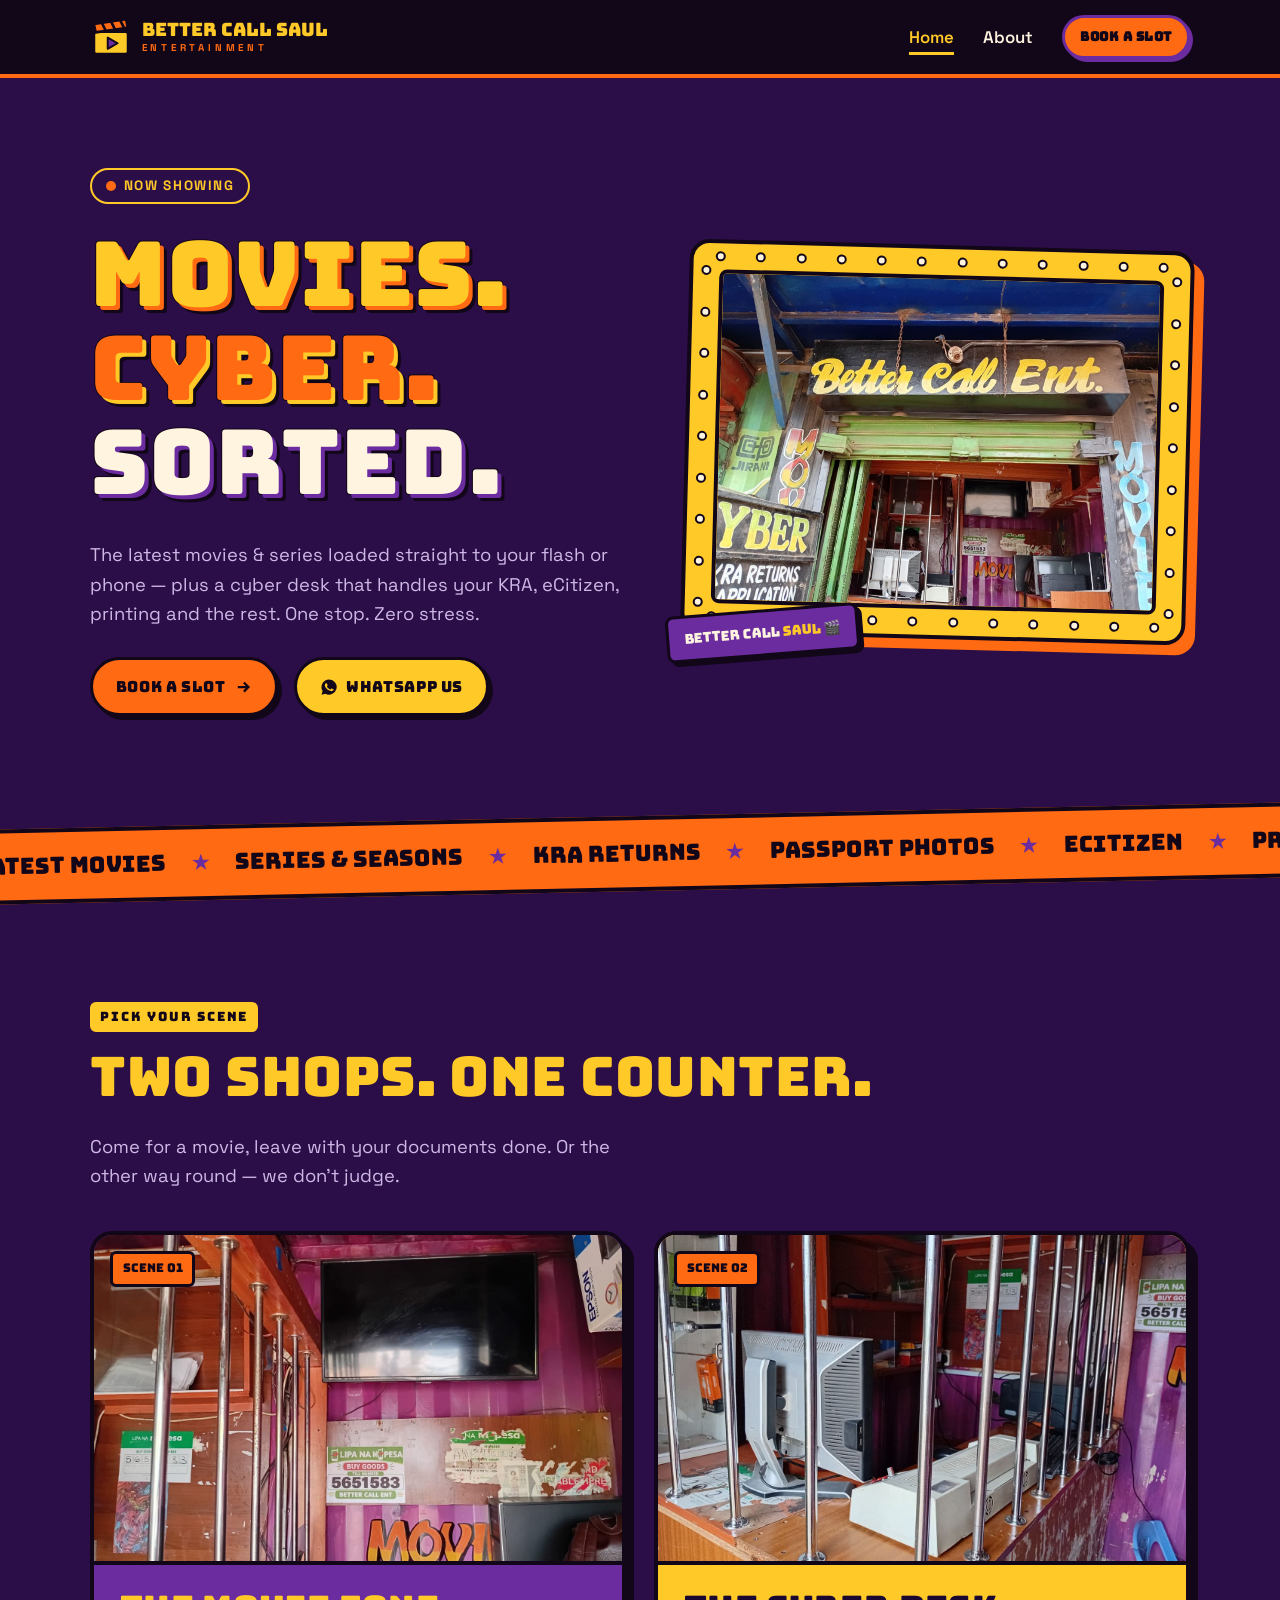
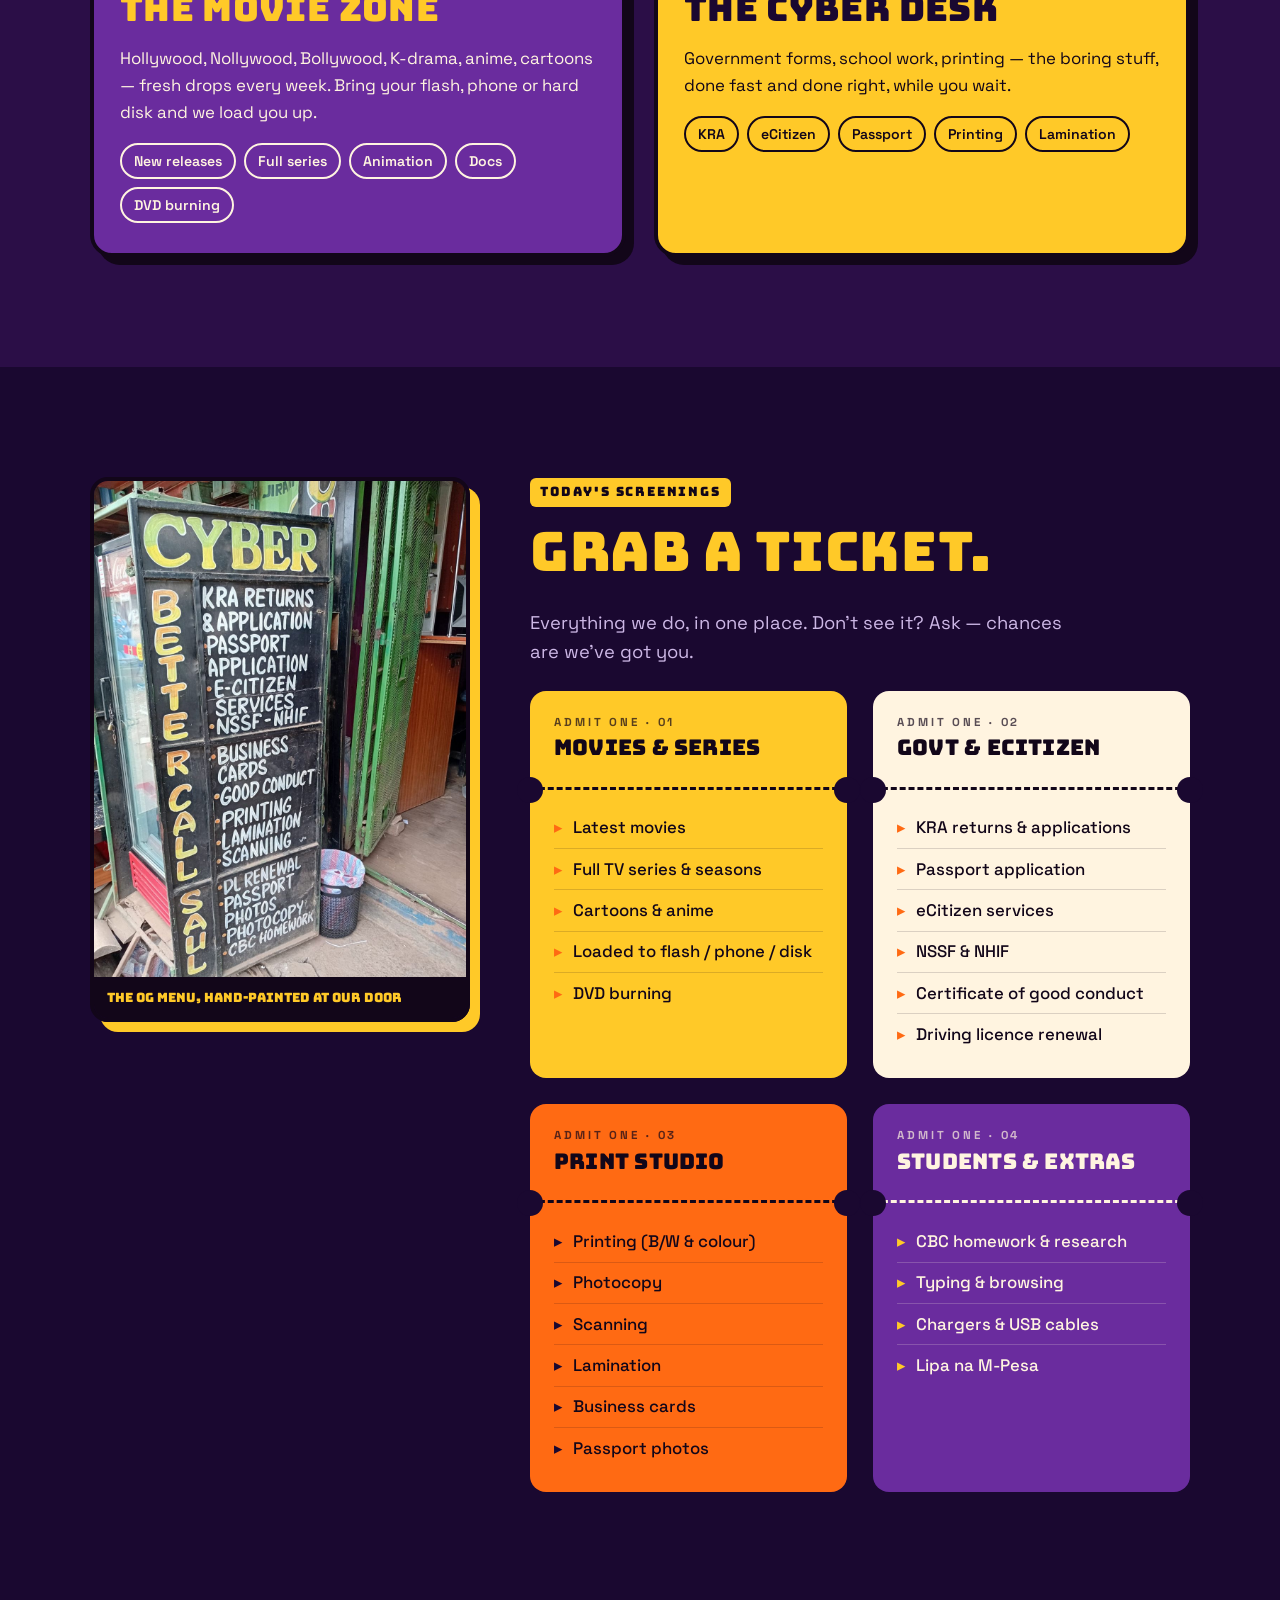
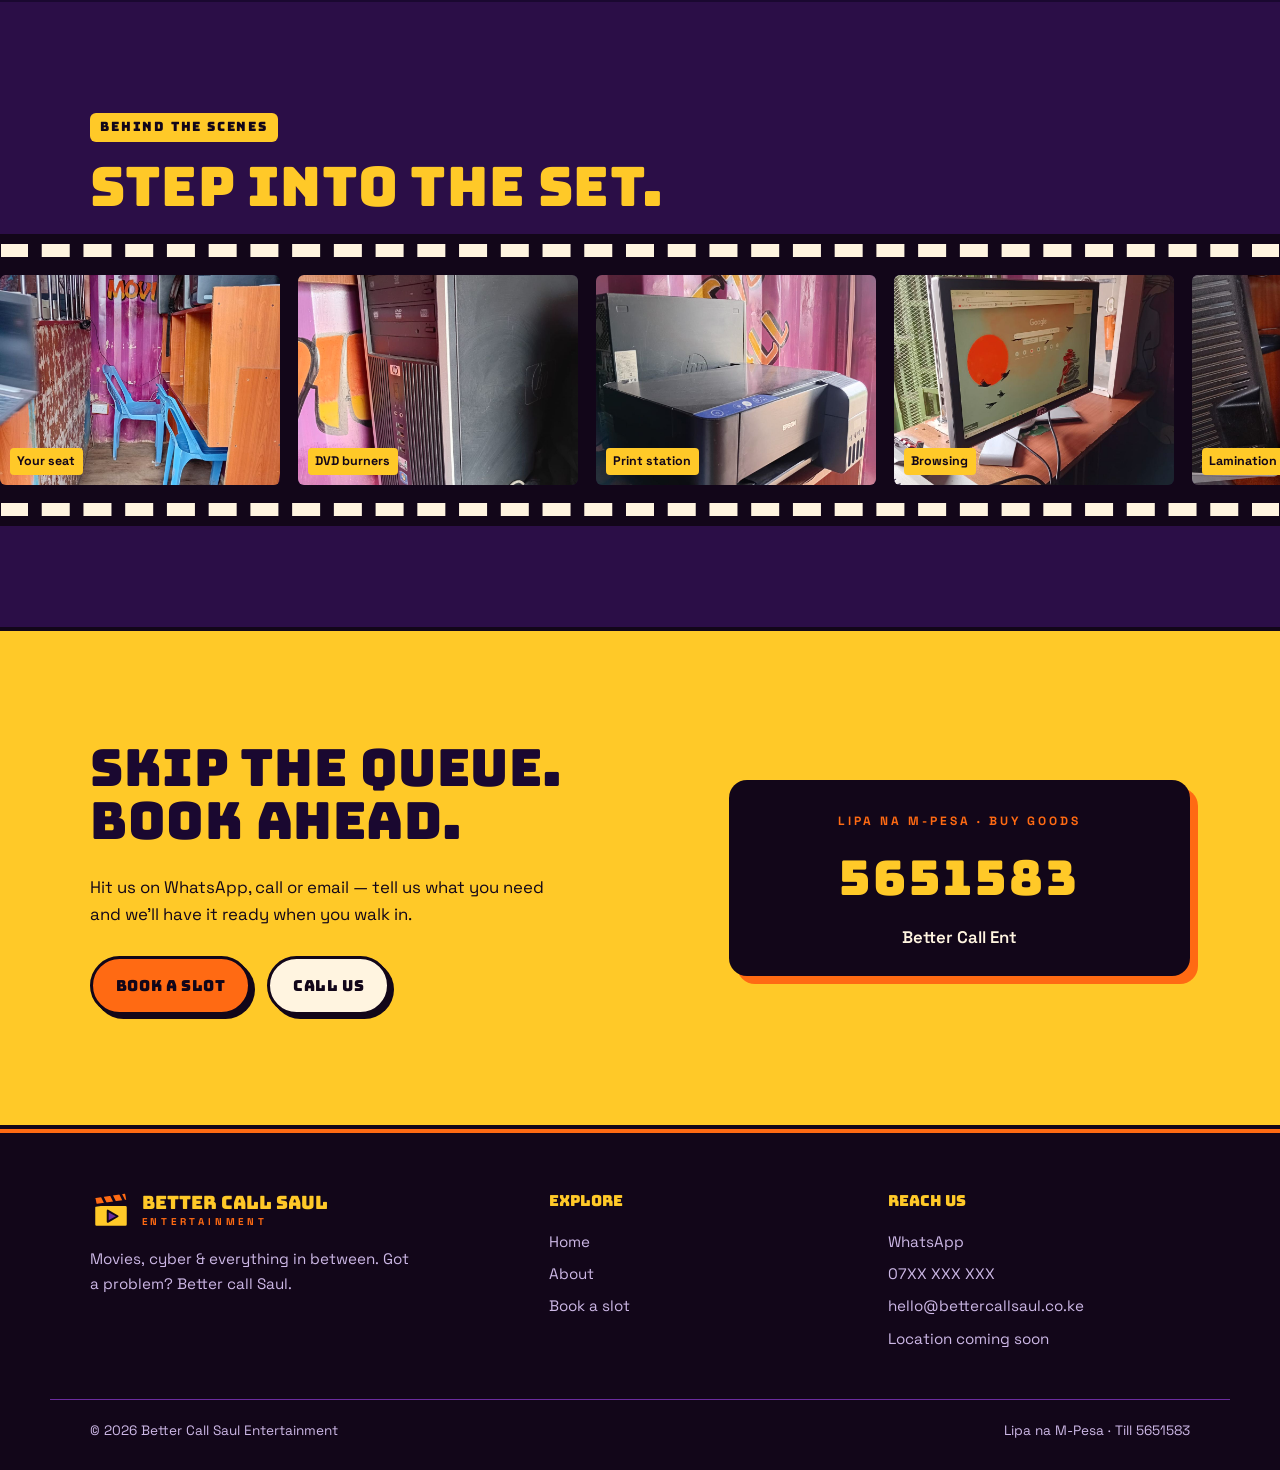
==== commit 2f96888b: "remove comments" ====
--- a/index.html
+++ b/index.html
@@ -13,8 +13,6 @@
   <link rel="stylesheet" href="main.css">
 </head>
 <body>
-
-  <!-- Film-leader countdown intro (click to skip) -->
   <div class="intro" aria-hidden="true">
     <div class="leader"><span class="sweep"></span><b>3</b></div>
     <small>TAP TO SKIP</small>
